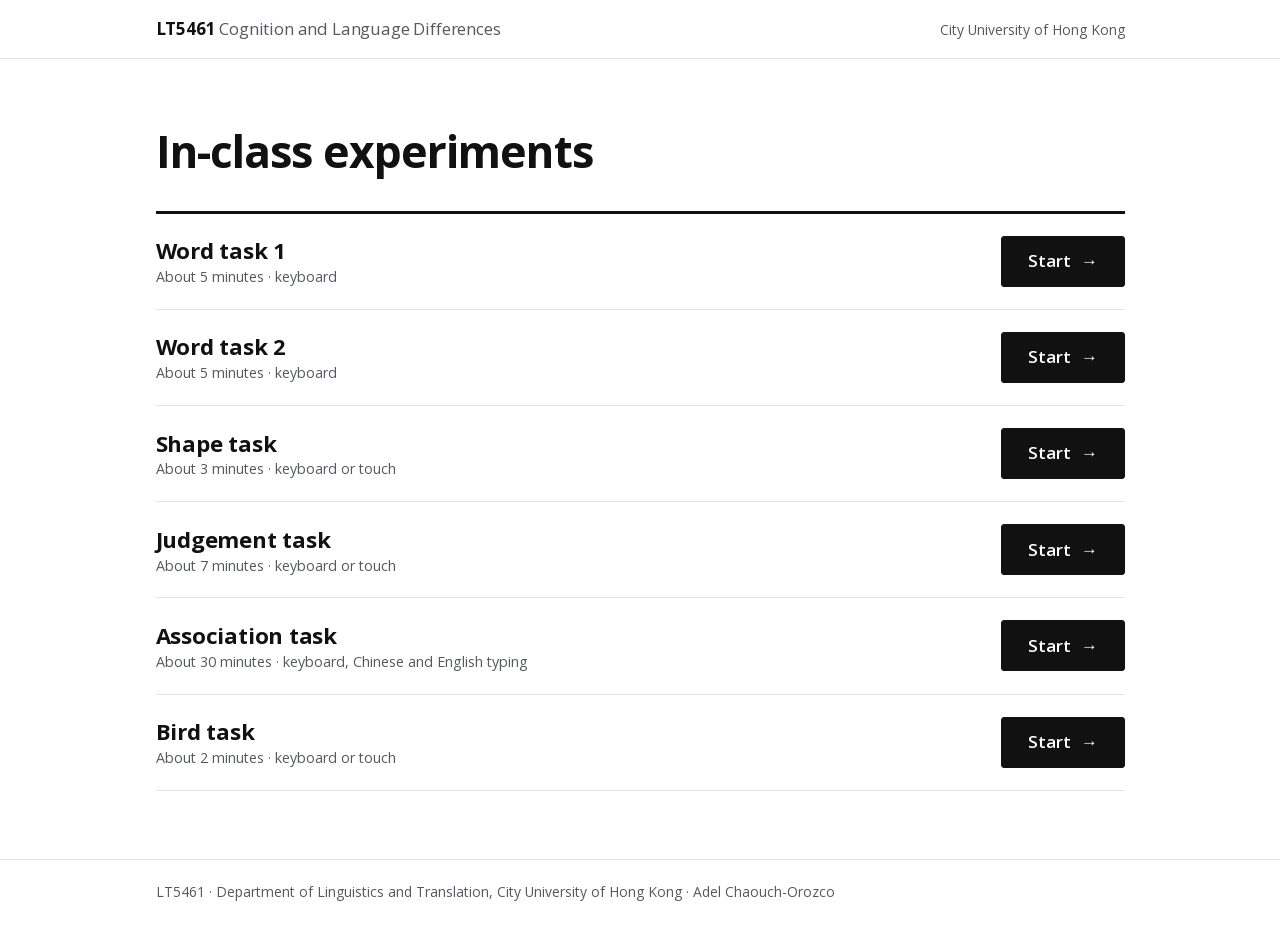
==== index.html @ d6680272 "Add the bird task (prototype theory) with a live semantic map The materials of the "Prototype theory" ====
<!DOCTYPE html>
<html lang="en">
<head>
    <meta charset="UTF-8">
    <meta name="viewport" content="width=device-width, initial-scale=1.0">
    <meta name="robots" content="noindex, nofollow">
    <title>In-class experiments · LT5461</title>
    <meta name="description" content="Browser experiments for LT5461 Cognition and Language Differences, City University of Hong Kong.">
    <link rel="preload" href="assets/fonts/OpenSans-var.woff2" as="font" type="font/woff2" crossorigin>
    <link rel="stylesheet" href="assets/lab.css?v=9">
    <style>
        .runs { list-style: none; margin: 2rem 0 0; border-top: 3px solid var(--text); }
        .run { display: flex; flex-wrap: wrap; align-items: center; justify-content: space-between; gap: 0.75rem 1.5rem; padding: 1.3rem 0; border-bottom: 1px solid var(--border); }
        .run h2 { margin: 0; font-size: 1.3rem; }
        .run h2::before { display: none; }
        .run .meta { display: block; font-size: 0.84rem; font-weight: 400; color: var(--text-light); margin-top: 0.25rem; letter-spacing: 0; }
        .run.done h2::after { content: ' ✓'; font-size: 0.95rem; color: var(--mint-deep); }
    </style>
</head>
<body>
    <a class="skip-link" href="#main">Skip to content</a>
    <header class="masthead">
        <div class="masthead-inner">
            <span class="brand">LT5461 <span>Cognition and Language Differences</span></span>
            <span class="masthead-meta">City University of Hong Kong</span>
        </div>
    </header>

    <main id="main">
        <div class="page">
            <h1>In-class experiments</h1>
            <ul class="runs">
                <li class="run" data-exp="masked">
                    <h2>Word task 1<span class="meta">About 5 minutes · keyboard</span></h2>
                    <a class="btn" href="word-task-1.html">Start <span class="arrow" aria-hidden="true">→</span></a>
                </li>
                <li class="run" data-exp="visible">
                    <h2>Word task 2<span class="meta">About 5 minutes · keyboard</span></h2>
                    <a class="btn" href="word-task-2.html">Start <span class="arrow" aria-hidden="true">→</span></a>
                </li>
                <li class="run" data-exp="bouba">
                    <h2>Shape task<span class="meta">About 3 minutes · keyboard or touch</span></h2>
                    <a class="btn" href="shape-task.html">Start <span class="arrow" aria-hidden="true">→</span></a>
                </li>
                <li class="run" data-exp="fle">
                    <h2>Judgement task<span class="meta">About 7 minutes · keyboard or touch</span></h2>
                    <a class="btn" href="judgement-task.html">Start <span class="arrow" aria-hidden="true">→</span></a>
                </li>
                <li class="run" data-exp="fast">
                    <h2>Association task<span class="meta">About 30 minutes · keyboard, Chinese and English typing</span></h2>
                    <a class="btn" href="association-task.html">Start <span class="arrow" aria-hidden="true">→</span></a>
                </li>
                <li class="run" data-exp="birds">
                    <h2>Bird task<span class="meta">About 2 minutes · keyboard or touch</span></h2>
                    <a class="btn" href="bird-task.html">Start <span class="arrow" aria-hidden="true">→</span></a>
                </li>
            </ul>
        </div>
    </main>

    <footer class="footer">
        <div class="page">LT5461 · Department of Linguistics and Translation, City University of Hong Kong · Adel Chaouch-Orozco</div>
    </footer>

    <script>
        // Tick off tasks already completed on this device.
        (function () {
            try {
                var done = JSON.parse(localStorage.getItem('lt5461:done') || '{}');
                document.querySelectorAll('.run').forEach(function (li) {
                    if (done[li.dataset.exp]) li.classList.add('done');
                });
            } catch (e) { /* storage blocked */ }
        })();
    </script>
</body>
</html>
---- assets/lab.css ----
/* LT5461 in-class experiments — shared styles.
   Inherits the academic site's tokens (design-system.md): ink on white,
   whisper-blue bands, one mint highlight, Open Sans throughout.
   The task stage itself is deliberately plain: black stimuli on white, as in
   the lab versions of these paradigms. */

@font-face {
    font-family: 'Open Sans';
    font-style: normal;
    font-weight: 300 800;
    font-display: swap;
    src: url('fonts/OpenSans-var.woff2') format('woff2');
}

@font-face {
    font-family: 'Open Sans Fallback';
    src: local('Arial');
    size-adjust: 104.63%;
    ascent-override: 101.32%;
    descent-override: 27.78%;
    line-gap-override: 0%;
}

:root {
    --bg: #ffffff;
    --bg-alt: #f3f7fb;
    --highlight: #dcead0;
    --mint-deep: #4f7a3a;       /* mint family, dark enough for 3:1 marks on white */
    --text: #111111;
    --text-body: #222222;
    --text-secondary: #3a3f45;
    --text-light: #55595f;
    --navy-deep: #031d44;
    --border: #dfe5ea;
    --border-strong: #c9d2da;
    --border-input: #7d858d;    /* text fields: 3.7:1 on white (WCAG 1.4.11) */
    --danger: #a1260d;

    --font: 'Open Sans', 'Open Sans Fallback', -apple-system, sans-serif;
    /* Stimulus faces: Arial for Latin, as in the lab versions (44-pt Arial);
       system CJK faces for the primes — no web font can load mid-trial. */
    --font-stim: Arial, 'Helvetica Neue', Helvetica, sans-serif;
    --font-hans: 'PingFang SC', 'Hiragino Sans GB', 'Microsoft YaHei', 'Noto Sans CJK SC', 'Source Han Sans SC', sans-serif;
    --font-hant: 'PingFang TC', 'PingFang HK', 'Microsoft JhengHei', 'Noto Sans CJK TC', 'Source Han Sans TC', sans-serif;

    --measure: 38rem;
    --wide: 60rem;
    --ease: cubic-bezier(0.22, 1, 0.36, 1);
    --hl-drop: 0.2em;
}

* { box-sizing: border-box; margin: 0; padding: 0; }

html { font-size: 106.25%; -webkit-text-size-adjust: 100%; }

body {
    font-family: var(--font);
    background: var(--bg);
    color: var(--text-body);
    line-height: 1.62;
    min-height: 100vh;
    min-height: 100dvh;
    display: flex;
    flex-direction: column;
}

[hidden] { display: none !important; }

a {
    color: var(--text);
    text-decoration: none;
    background-image: linear-gradient(0deg, var(--highlight), var(--highlight));
    background-repeat: no-repeat;
    background-position: 0 100%;
    background-size: 100% 0.2em;
    padding-bottom: var(--hl-drop);
    transition: background-size 0.45s var(--ease);
}
a:hover { background-size: 100% 100%; }

:focus-visible { outline: 2px solid var(--text); outline-offset: 3px; }
/* Headings receive focus programmatically when a screen changes (for screen
   readers); they are not controls, so no ring. */
[tabindex="-1"]:focus { outline: none; }

.visually-hidden {
    position: absolute !important;
    width: 1px; height: 1px;
    overflow: hidden; clip: rect(0 0 0 0);
    white-space: nowrap;
}

.skip-link {
    position: absolute; left: 1rem; top: -3rem;
    background: var(--text); color: #fff; padding: 0.5rem 0.9rem; z-index: 10;
    background-image: none;
}
.skip-link:focus { top: 0.75rem; }

/* ---------- Masthead ---------- */
.masthead {
    border-bottom: 1px solid var(--border);
    background: var(--bg);
}
.masthead-inner {
    max-width: var(--wide);
    margin: 0 auto;
    padding: 0.9rem 1.5rem;
    display: flex;
    align-items: baseline;
    justify-content: space-between;
    gap: 1rem;
    flex-wrap: wrap;
}
.brand {
    font-weight: 700;
    color: var(--text);
    letter-spacing: -0.01em;
    font-size: 1rem;
    background-size: 100% 0;
    padding-bottom: 0;
}
.brand span { font-weight: 400; color: var(--text-light); }
@media (max-width: 480px) { .brand span { display: none; } .masthead-inner { padding-top: 0.7rem; padding-bottom: 0.7rem; } }
.masthead-meta { font-size: 0.82rem; color: var(--text-light); }

main { flex: 1; width: 100%; }

.page {
    max-width: var(--wide);
    margin: 0 auto;
    padding: clamp(2rem, 6vw, 4rem) 1.5rem 4rem;
}

.column { max-width: var(--measure); }

/* ---------- Type ---------- */
.eyebrow {
    font-size: 0.78rem;
    font-weight: 600;
    letter-spacing: 0.08em;
    text-transform: uppercase;
    color: var(--text-light);
    margin-bottom: 0.9rem;
}

h1 {
    font-weight: 700;
    font-size: clamp(1.9rem, 5vw, 2.6rem);
    line-height: 1.12;
    letter-spacing: -0.02em;
    color: var(--text);
    margin-bottom: 1.1rem;
    text-wrap: balance;
}

h2 {
    font-weight: 700;
    font-size: 1.35rem;
    line-height: 1.2;
    letter-spacing: -0.01em;
    color: var(--text);
    margin: 2.5rem 0 0.9rem;
}
h2::before {
    content: '';
    display: block;
    width: 2.75rem;
    height: 3px;
    background: var(--text);
    margin-bottom: 0.9rem;
}
h2.plain::before { display: none; }

h3 {
    font-weight: 650;
    font-size: 1.2rem;
    color: var(--text);
    margin: 1.6rem 0 0.5rem;
}

p + p { margin-top: 0.85rem; }
.lead { font-size: 1.12rem; color: var(--text-secondary); }
.muted { color: var(--text-light); }
.small { font-size: 0.86rem; }
strong { font-weight: 650; color: var(--text); }

/* ---------- Procedure list ---------- */
.steps {
    list-style: none;
    counter-reset: step;
    margin: 1.6rem 0;
    border-top: 1px solid var(--border);
}
.steps li {
    counter-increment: step;
    display: grid;
    grid-template-columns: 2.2rem 1fr;
    gap: 0.75rem;
    padding: 0.8rem 0;
    border-bottom: 1px solid var(--border);
}
.steps li::before {
    content: counter(step, decimal-leading-zero);
    font-weight: 700;
    font-size: 0.85rem;
    color: var(--text);
    padding-top: 0.12rem;
    font-variant-numeric: tabular-nums;
}

/* ---------- Keycaps ---------- */
kbd {
    display: inline-grid;
    place-items: center;
    min-width: 2.1em;
    height: 2.1em;
    padding: 0 0.45em;
    font: 700 0.95em/1 var(--font);
    color: var(--text);
    background: #fff;
    border: 1px solid var(--text);
    border-bottom-width: 3px;
    border-radius: 6px;
    vertical-align: middle;
}

.keymap {
    display: grid;
    grid-template-columns: 1fr 1fr;
    gap: 1px;
    background: var(--border);
    border: 1px solid var(--border);
    margin: 1.4rem 0;
}
.keymap > div {
    background: var(--bg);
    padding: 1.1rem 1rem;
    display: flex;
    align-items: center;
    gap: 0.9rem;
}
.keymap kbd { font-size: 1.25rem; }
.keymap .side { font-size: 0.78rem; color: var(--text-light); display: block; }
.keymap b { display: block; color: var(--text); font-weight: 650; }
@media (max-width: 480px) {
    .keymap > div { flex-direction: column; align-items: flex-start; gap: 0.6rem; }
}

/* ---------- Choice groups (real radios, styled rows) ---------- */
fieldset { border: 0; margin: 1.6rem 0 0; min-width: 0; }
legend { font-weight: 650; color: var(--text); margin-bottom: 0.6rem; font-size: 1rem; }
.hint { font-size: 0.86rem; color: var(--text-light); margin: -0.35rem 0 0.7rem; }

.choices { display: grid; gap: 0.5rem; }
.choices.cols-2 { grid-template-columns: repeat(auto-fill, minmax(14.5rem, 1fr)); }
.choices.cols-7 { grid-template-columns: repeat(7, minmax(0, 1fr)); }
@media (max-width: 480px) { .choices.cols-7, .choices.cols-9 { gap: 0.3rem; } }

.choice { position: relative; display: block; }
.choice input { position: absolute; opacity: 0; inset: 0; margin: 0; cursor: pointer; }
.choice > span {
    display: flex;
    align-items: center;
    gap: 0.7rem;
    min-height: 3rem;
    padding: 0.65rem 0.95rem;
    border: 1px solid var(--border-strong);
    border-radius: 4px;
    color: var(--text-body);
    background: var(--bg);
    transition: background-color 0.2s var(--ease), border-color 0.2s var(--ease);
    cursor: pointer;
}
.choice > span::before {
    content: '';
    flex: none;
    width: 1rem; height: 1rem;
    border-radius: 50%;
    border: 1.5px solid var(--text-secondary);
    background: #fff;
    box-shadow: inset 0 0 0 3px #fff;
}
.choices.cols-7 .choice > span { justify-content: center; padding: 0.6rem 0; font-weight: 650; }
.choices.cols-7 .choice > span::before { display: none; }
.choice input:hover + span { border-color: var(--text); }
.choice input:checked + span {
    background: var(--highlight);
    border-color: var(--text);
    color: var(--text);
}
.choice input:checked + span::before { background: var(--text); border-color: var(--text); }
.choice input:focus-visible + span { outline: 2px solid var(--text); outline-offset: 2px; }
.scale-ends { display: flex; justify-content: space-between; font-size: 0.8rem; color: var(--text-light); margin-top: 0.35rem; }

/* ---------- Buttons ---------- */
.actions { display: flex; flex-wrap: wrap; align-items: center; gap: 1rem 1.4rem; margin-top: 2rem; }

.btn {
    display: inline-flex;
    align-items: center;
    justify-content: center;
    gap: 0.6rem;
    min-height: 3rem;
    padding: 0.75rem 1.5rem;
    font: 600 1rem/1.2 var(--font);
    color: #fff;
    background: var(--text);
    border: 1px solid var(--text);
    border-radius: 3px;
    cursor: pointer;
    background-image: none;
    transition: background-color 0.2s var(--ease), transform 0.2s var(--ease);
}
.btn:hover { background: #2a2d33; }
.btn:active { transform: translateY(1px); }
.btn:disabled { background: var(--border-strong); border-color: var(--border-strong); color: var(--text-secondary); cursor: not-allowed; }
.btn .arrow { transition: transform 0.35s var(--ease); }
.btn:hover .arrow { transform: translateX(3px); }

.btn-quiet {
    font: 600 0.95rem/1.2 var(--font);
    color: var(--text);
    background: none;
    border: 0;
    padding: 0.35rem 0;
    min-height: 2.5rem;
    cursor: pointer;
    /* mint fill on hover (the site's one highlight) over a darker resting rule
       that stays visible as a control (3:1 on white) */
    background-image: linear-gradient(var(--highlight), var(--highlight)), linear-gradient(var(--mint-deep), var(--mint-deep));
    background-repeat: no-repeat;
    background-position: 0 85%, 0 88%;
    background-size: 100% 0, 100% 2px;
    transition: background-size 0.45s var(--ease);
}
.btn-quiet:hover { background-size: 100% 70%, 100% 2px; }

.key-hint { font-size: 0.86rem; color: var(--text-light); }
.stage-panel .key-hint { margin-top: 0.6rem; }
.touch .stage-panel .key-hint, .touch .keys-only { display: none; }
.form-error { color: var(--danger); font-weight: 600; font-size: 0.92rem; margin-top: 1.25rem; min-height: 1.4em; }
.form-error:empty { display: none; }
.choices.cols-2 .choice:last-child:nth-child(odd) { grid-column: 1 / -1; }

/* ---------- Notices ---------- */
.note {
    background: var(--bg-alt);
    border: 1px solid var(--border);
    border-left: 3px solid var(--text);
    padding: 0.9rem 1.1rem;
    font-size: 0.92rem;
    color: var(--text-secondary);
    margin: 1.5rem 0;
}
.note.warn { border-left-color: var(--danger); }

/* ---------- Task stage ---------- */
.stage {
    position: fixed;
    inset: 0;
    background: #fff;
    z-index: 50;
    display: grid;
    grid-template-rows: auto 1fr auto;
    cursor: none;
    user-select: none;
    -webkit-user-select: none;
    touch-action: manipulation;
}
.stage.pointer { cursor: default; }
/* Progress bar: updated only between trials, never during one. */
.progress { width: min(36rem, calc(100% - 3rem)); margin: 1.5rem auto 0; font-family: var(--font); }
.progress-inline { width: 100%; max-width: 42rem; margin: 0 auto; }
.progress-meta {
    display: flex;
    justify-content: space-between;
    gap: 1rem;
    font-size: 0.8rem;
    font-weight: 600;
    color: var(--text-light);
    margin-bottom: 0.45rem;
    font-variant-numeric: tabular-nums;
}
.progress-track {
    height: 8px;
    background: var(--bg-alt);
    border: 1px solid var(--border);
    border-radius: 999px;
    overflow: hidden;
}
.progress-track i {
    display: block;
    height: 100%;
    width: 0;
    background: var(--text);
    border-radius: inherit;
    transition: width 0.3s var(--ease);
}
.stage-center { display: grid; place-items: center; position: relative; min-height: 0; }

/* All stimulus layers occupy one grid cell; switching is visibility-only so a
   frame change never triggers layout. */
.stim-box {
    display: grid;
    place-items: center;
    width: 100%;
    height: 9rem;
    font-size: min(56px, 11vw);
}
.stim-box > span {
    grid-area: 1 / 1;
    visibility: hidden;
    font-family: var(--font-stim);
    color: #000;
    line-height: 1;
    white-space: nowrap;
}
.stim-box > span.on { visibility: visible; }
.stim-box .l-target { letter-spacing: 0.02em; }
/* Hash marks are cap-height; a CJK glyph fills most of the em box. Enlarge the
   mask so it covers the prime's footprint in both dimensions. */
.stim-box .l-mask { font-size: 1.25em; letter-spacing: -0.02em; }
.stim-box .l-fix { font-size: 1.1em; }
.stim-box .l-prime:lang(zh-Hans) { font-family: var(--font-hans); }
.stim-box .l-prime:lang(zh-Hant) { font-family: var(--font-hant); }

.stage-msg {
    position: absolute;
    left: 1.5rem; right: 1.5rem;
    top: calc(50% + 5.5rem);
    text-align: center;
    font-family: var(--font);
    font-size: 1rem;
    color: var(--text-secondary);
    min-height: 1.6em;
}
.stage-msg.bad { color: var(--danger); }
.stage-msg.good { color: var(--text); }

.stage-panel {
    position: absolute;
    inset: 0;
    display: grid;
    place-items: center;
    padding: 1.5rem;
    text-align: center;
    background: #fff;
    cursor: default;
}
.stage-panel .column { margin: 0 auto; }
.stage-panel h2 { margin-top: 0; }
.stage-panel h2::before { margin-left: auto; margin-right: auto; }

/* Touch response pads: only on coarse pointers */
.pads {
    display: none;
    grid-template-columns: 1fr 1fr;
    gap: 0.75rem;
    padding: 0.75rem max(0.75rem, env(safe-area-inset-left)) max(0.75rem, env(safe-area-inset-bottom));
}
.touch .pads { display: grid; }
.pad {
    min-height: 5.5rem;
    font: 650 1.05rem/1.2 var(--font);
    color: var(--text);
    background: var(--bg-alt);
    border: 1px solid var(--border-strong);
    border-radius: 6px;
    cursor: pointer;
    -webkit-tap-highlight-color: transparent;
}
.pad:active { background: var(--highlight); }

/* ---------- Results ---------- */
.result-head { display: flex; flex-wrap: wrap; align-items: baseline; justify-content: space-between; gap: 0.5rem 1.5rem; }
.code-chip {
    font-size: 0.86rem;
    color: var(--text-secondary);
}
.code-chip b { font-family: ui-monospace, 'SF Mono', Menlo, monospace; font-weight: 600; letter-spacing: 0.04em; background: var(--highlight); padding: 0.1rem 0.4rem; color: var(--text); }

.stats {
    display: grid;
    grid-template-columns: repeat(auto-fit, minmax(10.5rem, 1fr));
    border-top: 3px solid var(--text);
    margin: 1.8rem 0 0.5rem;
}
.stat { padding: 1rem 1.25rem 1.1rem 0; border-bottom: 1px solid var(--border); }
.stat + .stat { padding-left: 1.25rem; border-left: 1px solid var(--border); }
.stat-label { font-size: 0.82rem; color: var(--text-light); display: block; }
.stat-value {
    display: block;
    font-weight: 700;
    font-size: clamp(1.8rem, 4vw, 2.4rem);
    line-height: 1.1;
    letter-spacing: -0.02em;
    color: var(--text);
    font-variant-numeric: tabular-nums;
    margin-top: 0.3rem;
}
.stat-value small { font-size: 0.5em; font-weight: 600; color: var(--text-secondary); letter-spacing: 0; margin-left: 0.15em; }
.stat-note { font-size: 0.82rem; color: var(--text-secondary); display: block; margin-top: 0.2rem; }
.stat.key .stat-value { background: linear-gradient(0deg, var(--highlight) 0 0.32em, transparent 0.32em); display: inline-block; }

@media (max-width: 560px) {
    .stat + .stat { padding-left: 0; border-left: 0; }
}

.figure { margin: 1.25rem 0 0.5rem; }
.figure figcaption { font-size: 0.86rem; color: var(--text-light); margin-top: 0.5rem; max-width: var(--measure); }
.chart { width: 100%; height: auto; display: block; overflow: visible; font-family: var(--font); }
.chart text { fill: var(--text-secondary); font-size: 12px; }
.chart .axis line, .chart .axis path { stroke: var(--border-strong); }
.chart .zero { stroke: var(--text); stroke-width: 1; }
.chart .grid { stroke: var(--border); }
.chart .dot { fill: #fff; stroke: var(--text-secondary); stroke-width: 1.25; }
.chart .dot.excluded { stroke: var(--border-strong); stroke-dasharray: 2 2; }
.chart .you { fill: var(--highlight); stroke: var(--text); stroke-width: 2.25; }
.chart .you-label { fill: var(--text); font-weight: 700; font-size: 12px; }
.chart .mean { stroke: var(--text); stroke-width: 3; }
.chart .ci { fill: var(--highlight); opacity: 0.85; }
.chart .mean-label { fill: var(--text); font-weight: 700; font-size: 12.5px; }
.chart .series-a { stroke: var(--text); fill: var(--text); }
.chart .series-b { stroke: var(--text-light); fill: #fff; }
.chart .line-a { stroke: var(--text); stroke-width: 2.25; fill: none; }
.chart .line-b { stroke: var(--text-light); stroke-width: 2.25; fill: none; stroke-dasharray: 5 4; }
.chart .whisker { stroke-width: 1.5; }
.chart .chance { stroke: var(--text-light); stroke-dasharray: 3 4; }
.chart .label-strong { fill: var(--text); font-weight: 650; font-size: 13px; }

.legend { display: flex; flex-wrap: wrap; gap: 0.4rem 1.4rem; font-size: 0.86rem; color: var(--text-secondary); margin-top: 0.4rem; }
.legend i { display: inline-block; vertical-align: middle; margin-right: 0.45rem; }
.legend .sw-a { width: 1.4rem; height: 0; border-top: 2.25px solid var(--text); }
.legend .sw-b { width: 1.4rem; height: 0; border-top: 2.25px dashed var(--text-light); }
.legend .sw-you { width: 0.8rem; height: 0.8rem; border-radius: 50%; background: var(--highlight); border: 2px solid var(--text); }
.legend .sw-dot { width: 0.7rem; height: 0.7rem; border-radius: 50%; border: 1.25px solid var(--text-secondary); }
.legend .sw-mean { width: 3px; height: 0.9rem; background: var(--text); }

/* Signature moment: the class arrives one dot at a time; yours lands last. */
@media (prefers-reduced-motion: no-preference) {
    .chart .dot, .chart .you {
        animation: dot-in 0.7s var(--ease) both;
        animation-delay: calc(var(--i, 0) * 28ms);
    }
    .chart .you { animation-name: you-in; animation-duration: 0.9s; }
    @keyframes dot-in { from { opacity: 0; transform: translateY(-14px); } }
    @keyframes you-in { 0% { opacity: 0; transform: scale(0.2); } 60% { transform: scale(1.35); } }
    .chart .dot, .chart .you { transform-box: fill-box; transform-origin: center; }
}

.table-wrap { overflow-x: auto; margin: 1rem 0; }
table.data { border-collapse: collapse; width: 100%; font-size: 0.92rem; font-variant-numeric: tabular-nums; }
table.data th, table.data td { text-align: left; padding: 0.55rem 0.9rem 0.55rem 0; border-bottom: 1px solid var(--border); white-space: nowrap; }
table.data th { font-weight: 650; color: var(--text); border-bottom: 1px solid var(--text); font-size: 0.84rem; }
table.data tbody th { border-bottom-color: var(--border); font-size: 0.92rem; }
table.data td.num, table.data th.num { text-align: right; }

.band {
    background: var(--bg-alt);
    border-top: 1px solid var(--border);
    border-bottom: 1px solid var(--border);
}
.band .page { padding-top: 2.5rem; padding-bottom: 2.75rem; }

.refs { list-style: none; font-size: 0.88rem; color: var(--text-secondary); }
.refs li { padding-left: 1.5rem; text-indent: -1.5rem; margin-bottom: 0.5rem; }

.status-line { font-size: 0.86rem; color: var(--text-light); display: flex; align-items: center; gap: 0.5rem; flex-wrap: wrap; }
.live-dot { width: 0.55rem; height: 0.55rem; border-radius: 50%; background: var(--mint-deep); flex: none; }
.live-dot.off { background: var(--border-strong); }
@media (prefers-reduced-motion: no-preference) {
    .live-dot:not(.off) { animation: pulse 2s ease-in-out infinite; }
    @keyframes pulse { 50% { box-shadow: 0 0 0 5px rgba(79, 122, 58, 0.18); } }
}

.footer {
    border-top: 1px solid var(--border);
    font-size: 0.82rem;
    color: var(--text-light);
}
.footer .page { padding-top: 1.25rem; padding-bottom: 1.5rem; }

@media (prefers-reduced-motion: reduce) {
    a, .btn, .btn .arrow, .btn-quiet, .choice > span, .shape-btn, .bar-fill, .progress-track i { transition: none; }
}

@media print {
    .masthead, .actions, .footer { display: none; }
}

/* ---------- Shape task ---------- */
.task-wrap {
    max-width: 50rem;
    margin: 0 auto;
    padding: clamp(1.25rem, 4vw, 2.5rem) 1.5rem 2rem;
    display: grid;
    gap: 1.25rem;
}
.task-q { text-align: center; font-size: 1.1rem; color: var(--text-secondary); }
.task-word {
    display: block;
    font-family: var(--font-stim);
    font-size: clamp(2.6rem, 9vw, 4rem);
    line-height: 1.15;
    color: #000;
    letter-spacing: 0.03em;
    margin: 0.2rem 0 0.75rem;
}
.shape-pair {
    display: grid;
    grid-template-columns: 1fr 1fr;
    gap: clamp(0.75rem, 5vw, 3.5rem);
    max-width: 42rem;
    width: 100%;
    margin: 0.75rem auto 0;
}
.shape-btn {
    aspect-ratio: 1;
    width: 100%;
    background: #fff;
    border: 1px solid var(--border);
    border-radius: 8px;
    padding: 9%;
    cursor: pointer;
    transition: border-color 0.2s var(--ease), background-color 0.2s var(--ease);
    -webkit-tap-highlight-color: transparent;
}
.shape-btn svg { width: 100%; height: 100%; display: block; overflow: visible; }
.shape-btn path { fill: #111; }
.shape-btn:hover { border-color: var(--text); }
.shape-btn.picked { background: var(--highlight); border-color: var(--text); }
.shape-keys { display: flex; justify-content: space-between; max-width: 42rem; width: 100%; margin: 0 auto; }
.t-stage.blank .task-word, .t-stage.blank .shape-btn svg { visibility: hidden; }
@media (hover: none) { .shape-keys { display: none; } }

.pair-demo { display: flex; gap: 1rem; margin: 1.5rem 0; }
.pair-demo svg { width: 5.5rem; height: 5.5rem; }
.pair-demo path { fill: #111; }

.multiples { display: grid; grid-template-columns: repeat(auto-fit, minmax(17rem, 1fr)); gap: 1.5rem 3rem; margin-top: 1rem; }
.multiples h3 { margin-top: 0; }
.multiples .figure { max-width: 34rem; }

/* Results: the button row follows the results directly. */
#s-results .page + .page { padding-top: 0; }

/* Self-rated proficiency: skill label + a 1–7 row per skill */
.prof-ends {
    display: flex;
    justify-content: space-between;
    font-size: 0.8rem;
    color: var(--text-light);
    margin: 0 0 0.4rem 7rem;
}
.prof-row {
    display: grid;
    grid-template-columns: 7rem minmax(0, 1fr);
    align-items: center;
    gap: 0.5rem;
    padding: 0.3rem 0;
}
.prof-skill { font-weight: 600; color: var(--text); font-size: 0.95rem; }
.prof .choices.cols-7 .choice > span { min-height: 2.6rem; }
@media (max-width: 480px) {
    .prof-ends { margin-left: 0; }
    .prof-row { grid-template-columns: 1fr; gap: 0.3rem; padding: 0.5rem 0; }
}

/* Chinese pages: Latin in Open Sans, Han characters in the system CJK face */
html:lang(zh-Hans) body { font-family: 'Open Sans', var(--font-hans), sans-serif; }
html:lang(zh-Hans) .lead, html:lang(zh-Hans) .item-text { line-height: 1.75; }

/* Judgement task: one question per screen */
.item-wrap {
    max-width: 44rem;
    margin: 0 auto;
    padding: clamp(1.25rem, 4vw, 2.5rem) 1.5rem 3rem;
    display: grid;
    gap: 1.75rem;
}
.item-text { font-size: clamp(1.1rem, 2.6vw, 1.35rem); line-height: 1.55; color: var(--text); font-weight: 500; }
.resp-pair { display: grid; grid-template-columns: 1fr 1fr; gap: 0.75rem; }
.resp-scale { display: grid; grid-template-columns: repeat(var(--n), minmax(0, 1fr)); gap: 0.4rem; }
.resp-btn {
    min-height: 3.25rem;
    font: 650 1.05rem/1.2 var(--font);
    color: var(--text);
    background: #fff;
    border: 1px solid var(--border-strong);
    border-radius: 4px;
    cursor: pointer;
    transition: background-color 0.15s var(--ease), border-color 0.15s var(--ease);
    -webkit-tap-highlight-color: transparent;
}
.resp-pair .resp-btn { min-height: 3.75rem; font-size: 1.1rem; }
.resp-btn:hover { border-color: var(--text); }
.resp-btn.picked { background: var(--highlight); border-color: var(--text); }
.resp + .scale-ends, .resp .scale-ends { margin-top: 0.5rem; }
.choices.cols-9 { grid-template-columns: repeat(9, minmax(0, 1fr)); }
@media (max-width: 480px) { .resp-scale { gap: 0.25rem; } .resp-btn { font-size: 0.95rem; } }

.chart .ref-label { fill: var(--text-secondary); font-size: 11.5px; paint-order: stroke; stroke: #fff; stroke-width: 4px; stroke-linejoin: round; }

/* ---------- Association task ---------- */
.choices.cols-11 { grid-template-columns: repeat(11, minmax(0, 1fr)); gap: 0.3rem; }
.choices.cols-11 .choice > span { justify-content: center; padding: 0.55rem 0; min-height: 2.6rem; font-weight: 650; font-variant-numeric: tabular-nums; }
.choices.cols-11 .choice > span::before { display: none; }
@media (max-width: 480px) { .choices.cols-11 { gap: 0.2rem; } .choices.cols-11 .choice > span { font-size: 0.86rem; } }
.prof-11 + .prof-11 { margin-top: 2.25rem; }
.prof-11 legend { font-size: 1.1rem; }

.text-input, .assoc-input {
    font: 500 1rem var(--font);
    color: var(--text);
    background: #fff;
    border: 1px solid var(--border-input);
    border-radius: 4px;
    padding: 0.6rem 0.8rem;
    min-height: 3rem;
}
.text-input:hover, .assoc-input:hover { border-color: var(--text); }
.text-input:focus-visible, .assoc-input:focus-visible { outline: 2px solid var(--text); outline-offset: 2px; border-color: var(--text); }
.num-field { display: flex; align-items: center; gap: 0.75rem; color: var(--text-secondary); }
.num-field .text-input { width: 6.5rem; font-variant-numeric: tabular-nums; }

.assoc-wrap {
    max-width: 42rem;
    margin: 0 auto;
    padding: clamp(1.25rem, 4vw, 2.5rem) 1.5rem 3rem;
    display: grid;
    gap: 1.5rem;
}
.assoc-cue-area { text-align: center; padding: clamp(1rem, 5vh, 3rem) 0 0.5rem; }
.assoc-tag { font-size: 0.86rem; font-weight: 600; letter-spacing: 0.02em; color: var(--mint-deep); min-height: 1.4em; }
.assoc-cue {
    font-family: var(--font-stim);
    font-size: clamp(2.3rem, 8vw, 3.6rem);
    line-height: 1.2;
    color: #000;
    margin: 0.35rem 0 1.25rem;
    overflow-wrap: anywhere;
}
.assoc-cue:lang(zh-Hant) { font-family: var(--font-hant); letter-spacing: 0.04em; }
.assoc-cue:lang(zh-Hans) { font-family: var(--font-hans); letter-spacing: 0.04em; }
.assoc-steps { list-style: none; display: flex; justify-content: center; gap: 0.45rem; }
.assoc-steps li { width: 0.6rem; height: 0.6rem; border-radius: 50%; border: 1.5px solid var(--border-strong); }
.assoc-steps li.done { background: var(--text-light); border-color: var(--text-light); }
.assoc-steps li.now { background: var(--highlight); border-color: var(--text); }
.assoc-form { display: flex; flex-wrap: wrap; gap: 0.75rem; align-items: stretch; }
.assoc-form .assoc-input { order: 1; }
.assoc-form .btn { order: 2; }
.assoc-form .assoc-error { order: 3; flex-basis: 100%; margin: -0.25rem 0 0; }
.assoc-input { flex: 1; min-width: 0; font-size: 1.3rem; min-height: 3.4rem; padding: 0.65rem 0.95rem; }
.assoc-input:lang(zh-Hant) { font-family: 'Open Sans', var(--font-hant), sans-serif; }
.assoc-input:lang(zh-Hans) { font-family: 'Open Sans', var(--font-hans), sans-serif; }
html:lang(zh-Hant) body { font-family: 'Open Sans', var(--font-hant), sans-serif; }
html:lang(zh-Hant) .lead { line-height: 1.75; }
/* Phones: the message sits right under the field, above the button, so the
   soft keyboard does not cover it. */
@media (max-width: 480px) { .assoc-form { flex-direction: column; flex-wrap: nowrap; } .assoc-form .assoc-error { order: 2; margin: -0.25rem 0 0; } .assoc-form .btn { order: 3; justify-content: center; } }
.assoc-cue.long { font-size: clamp(1.5rem, 5vw, 2.2rem); }
#s-block p, #s-intro p { text-wrap: pretty; }

/* Association task: the example chain on the instruction screens */
.assoc-example { margin: 1.5rem 0; padding: 1rem 1.15rem 0.9rem; background: var(--bg-alt); border: 1px solid var(--border); border-radius: 4px; }
.assoc-example figcaption { font-size: 0.95rem; color: var(--text-secondary); margin-bottom: 0.6rem; }
.assoc-example .chain { list-style: none; display: flex; flex-wrap: wrap; align-items: center; row-gap: 0.45rem; }
.assoc-example .chain li { display: flex; align-items: center; }
.assoc-example .chain li span { font-weight: 650; color: var(--text); background: #fff; border: 1px solid var(--border-strong); border-radius: 999px; padding: 0.2rem 0.75rem; }
.assoc-example .chain li.start span { background: var(--highlight); border-color: var(--mint-deep); }
.assoc-example .chain li + li::before { content: '→'; content: '→' / ''; color: var(--text-light); margin: 0 0.45rem; }   /* not read aloud */
html:lang(zh-Hans) .assoc-example { font-family: var(--font-hans); }
.steps li > span { text-wrap: pretty; }
.assoc-example p.small { margin-top: 0.6rem; color: var(--text-secondary); }
.steps kbd { font-size: 0.8em; }

/* ---------- Bird task: one picture per screen ---------- */
.bird-wrap {
    max-width: 44rem;
    margin: 0 auto;
    padding: clamp(1rem, 3vw, 2rem) 1.5rem 2.5rem;
    display: grid;
    gap: 1.1rem;
}
.bird-name {
    font-size: clamp(1.6rem, 4.5vw, 2.3rem);
    line-height: 1.15;
    text-align: center;
    margin: 0.4rem 0 0;
}
/* A fixed-height frame: the scale stays in the same place for every picture. */
.bird-photo {
    display: flex;
    align-items: center;
    justify-content: center;
    position: relative;
    height: min(44vh, 25rem, 70vw);
}
.bird-photo picture { display: contents; }
.bird-photo img {
    display: block;
    width: auto;
    height: auto;
    max-width: 100%;
    max-height: 100%;
    border-radius: 4px;
}
.bird-resp { max-width: 34rem; width: 100%; margin: 0 auto; }
.bird-resp .resp-btn { min-height: 3.5rem; font-size: 1.15rem; font-variant-numeric: tabular-nums; }
.bird-resp .resp-btn:disabled { color: var(--text-light); background: var(--bg-alt); border-color: var(--border); cursor: progress; }
/* Touch screens keep :hover on the last button tapped; on the next picture
   that would look like a pre-selected answer. */
@media (hover: none) { .bird-resp .resp-btn:hover:not(.picked) { border-color: var(--border-strong); } }
/* A picture still on its way: the frame waits, then says so. */
.bird-photo.loading img { visibility: hidden; }
.bird-photo.slow::after {
    content: 'Loading\2026';
    position: absolute;
    inset: 0;
    display: grid;
    place-items: center;
    font-size: 0.92rem;
    color: var(--text-light);
}
.bird-ends {
    display: grid;
    grid-template-columns: 1fr 1fr;
    gap: 1.5rem;
    margin-top: 0.6rem;
    font-size: 0.84rem;
    line-height: 1.45;
    color: var(--text-secondary);
}
.bird-ends span:last-child { text-align: right; }
.bird-ends strong { font-weight: 650; }
@media (max-height: 640px) { .bird-photo { height: min(38vh, 25rem); } }
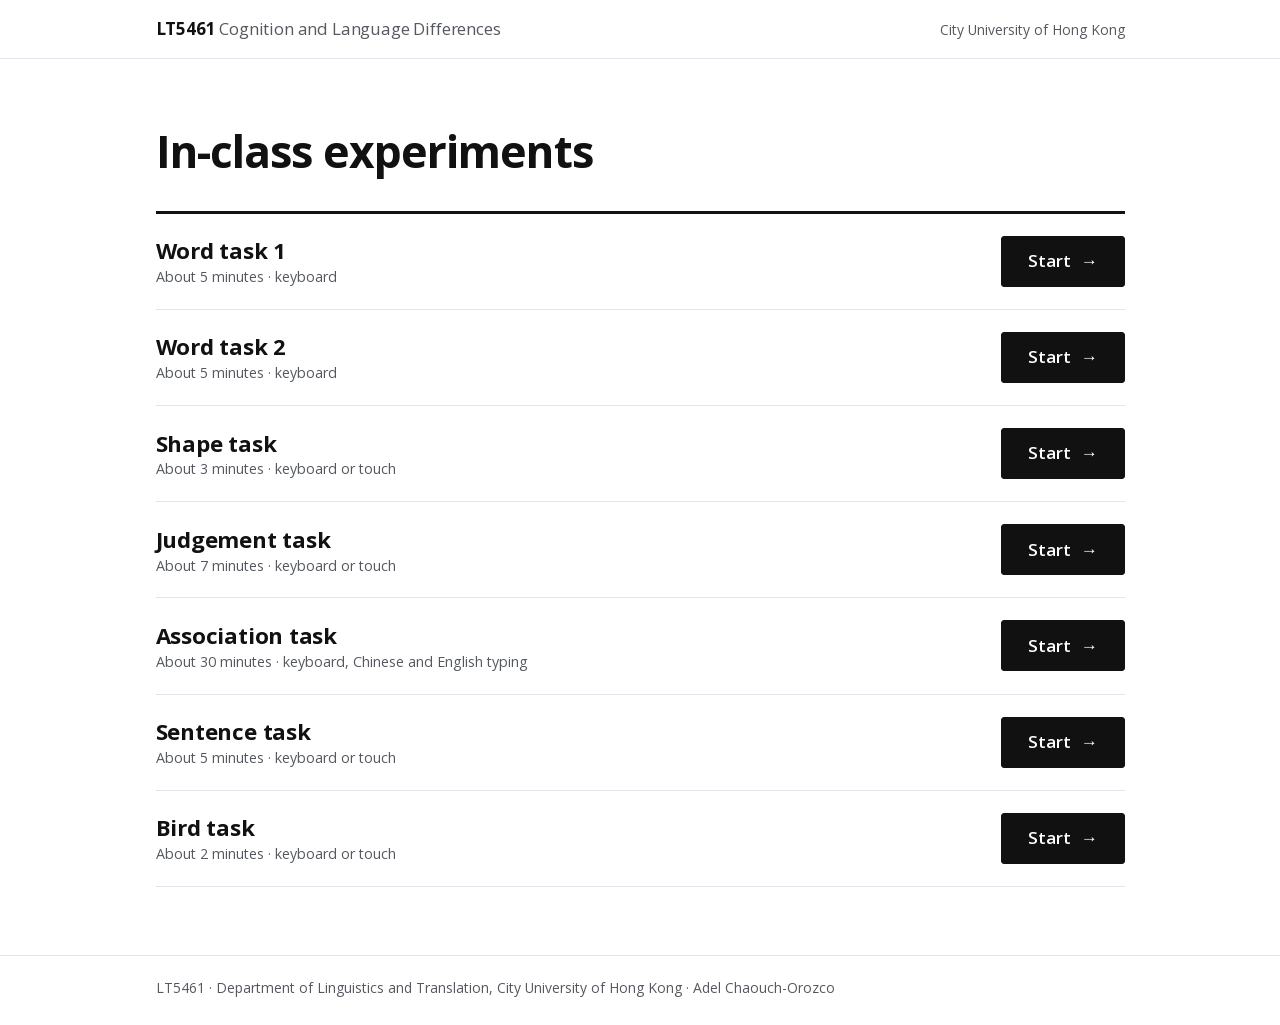
==== commit 5bb393d2: "Merge remote-tracking branch 'origin/main' into bird-task # Conflicts: #	README.md #	assets/dashboar" ====
--- a/index.html
+++ b/index.html
@@ -50,6 +50,10 @@
                     <h2>Association task<span class="meta">About 30 minutes · keyboard, Chinese and English typing</span></h2>
                     <a class="btn" href="association-task.html">Start <span class="arrow" aria-hidden="true">→</span></a>
                 </li>
+                <li class="run" data-exp="svt">
+                    <h2>Sentence task<span class="meta">About 5 minutes · keyboard or touch</span></h2>
+                    <a class="btn" href="sentence-task.html">Start <span class="arrow" aria-hidden="true">→</span></a>
+                </li>
                 <li class="run" data-exp="birds">
                     <h2>Bird task<span class="meta">About 2 minutes · keyboard or touch</span></h2>
                     <a class="btn" href="bird-task.html">Start <span class="arrow" aria-hidden="true">→</span></a>
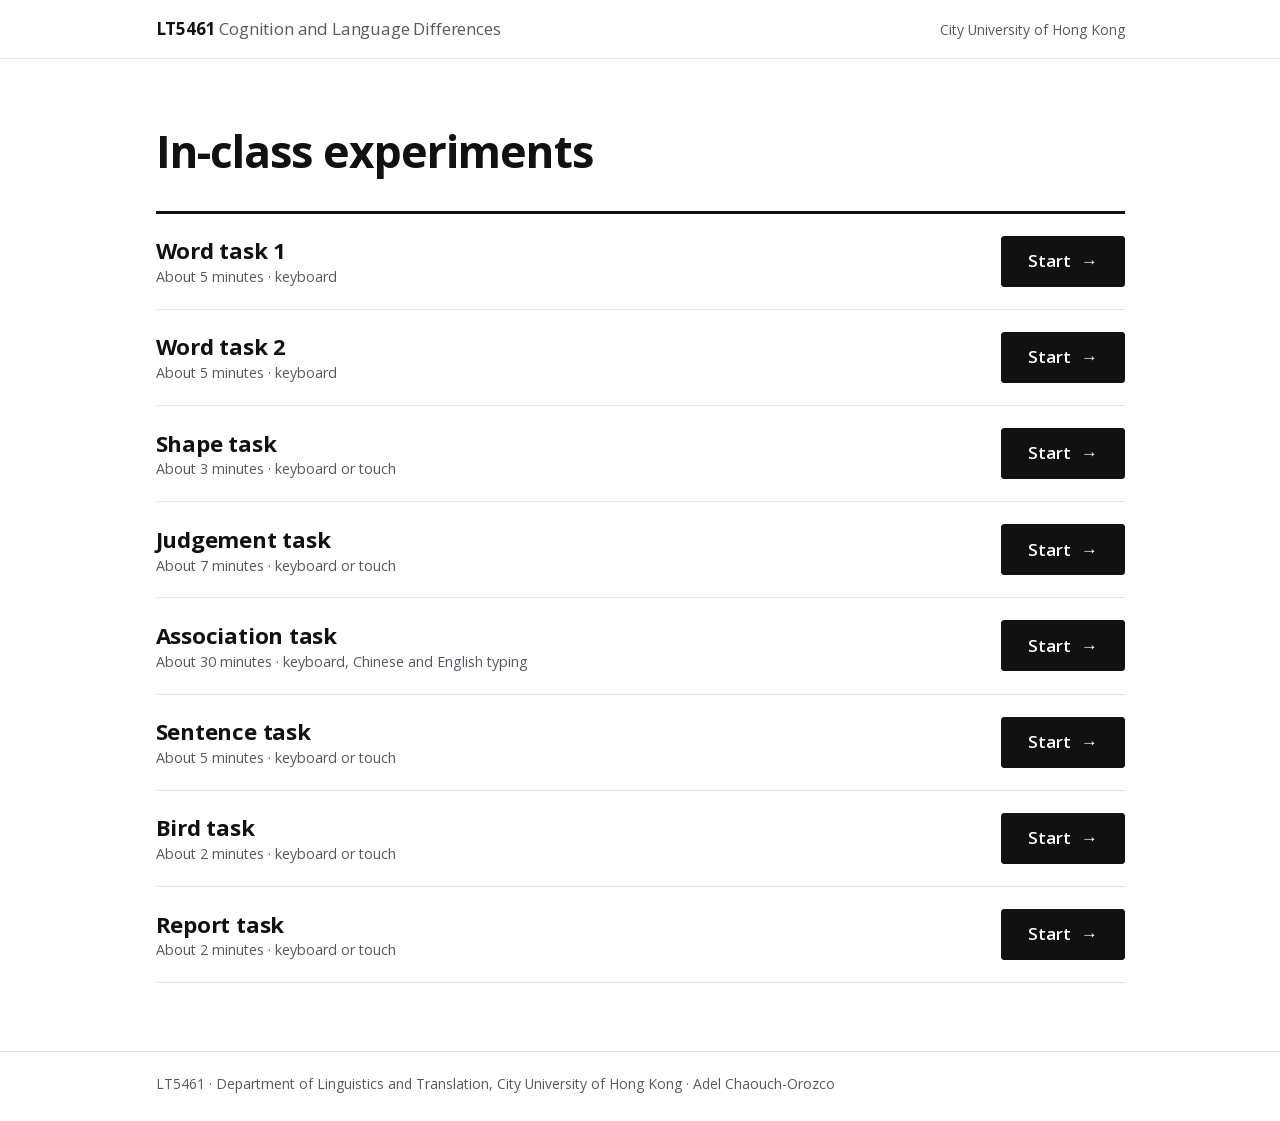
==== commit 2e172927: "Report task: crime as a beast or a virus, in Chinese or English (2 x 2) - report-task.html + assets/" ====
--- a/index.html
+++ b/index.html
@@ -58,6 +58,10 @@
                     <h2>Bird task<span class="meta">About 2 minutes · keyboard or touch</span></h2>
                     <a class="btn" href="bird-task.html">Start <span class="arrow" aria-hidden="true">→</span></a>
                 </li>
+                <li class="run" data-exp="report">
+                    <h2>Report task<span class="meta">About 2 minutes · keyboard or touch</span></h2>
+                    <a class="btn" href="report-task.html">Start <span class="arrow" aria-hidden="true">→</span></a>
+                </li>
             </ul>
         </div>
     </main>
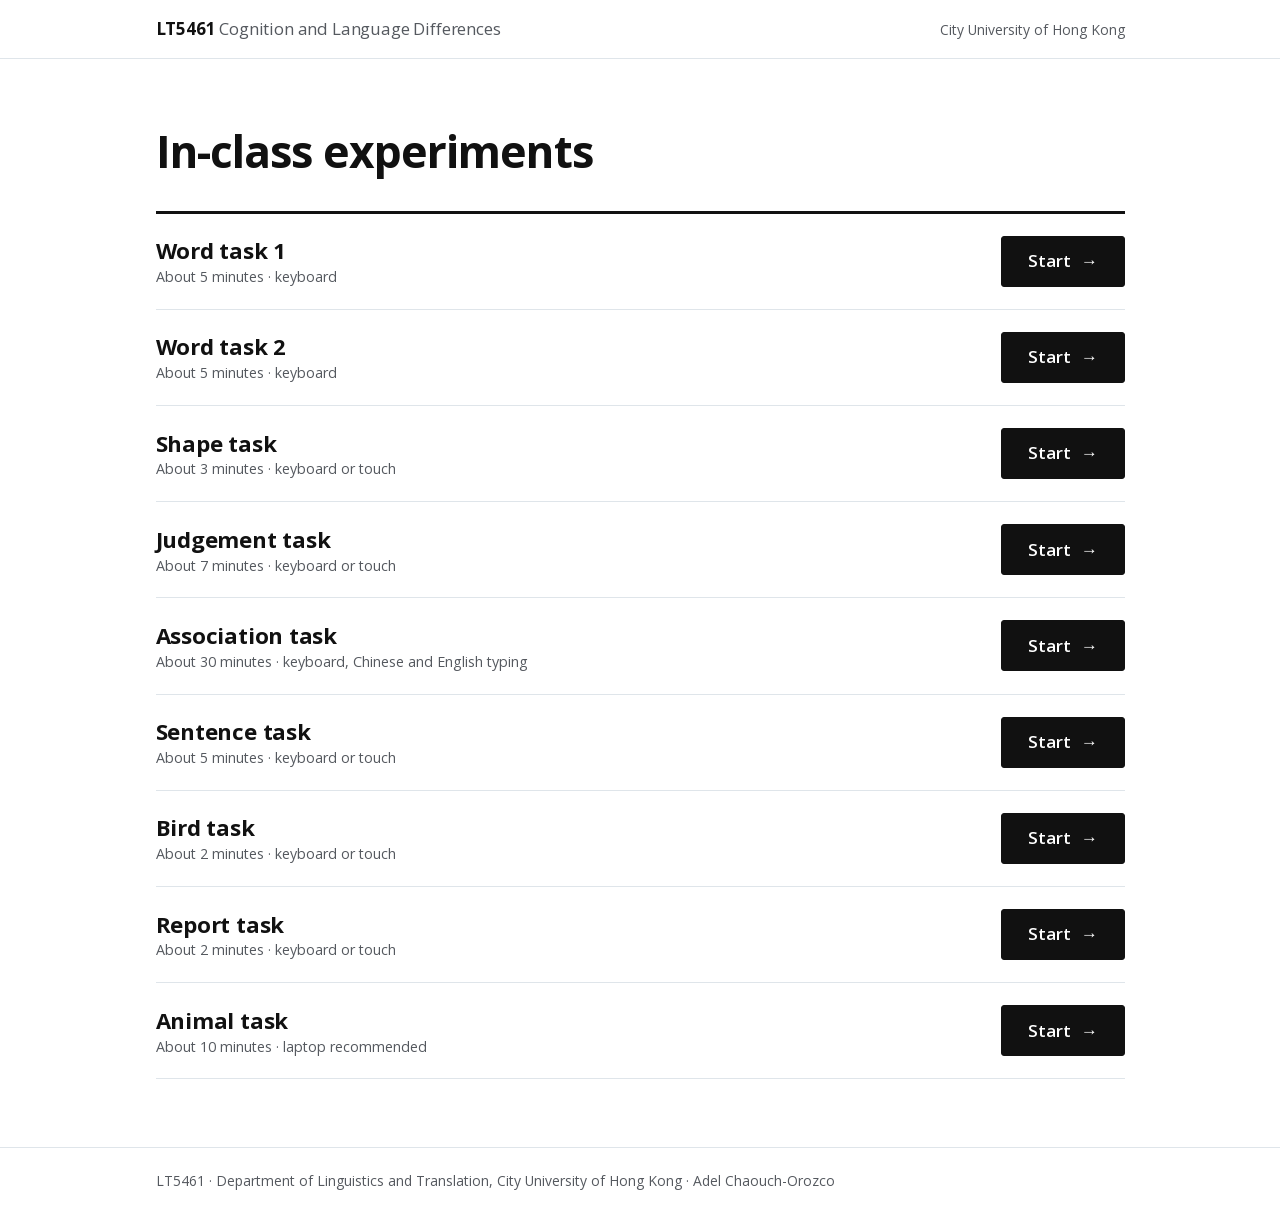
==== commit 46e9b38c: "Animal task: arrange 20 mammals, then 30 similarity-based inferences (after Douven et al., 2023) Tas" ====
--- a/index.html
+++ b/index.html
@@ -62,6 +62,10 @@
                     <h2>Report task<span class="meta">About 2 minutes · keyboard or touch</span></h2>
                     <a class="btn" href="report-task.html">Start <span class="arrow" aria-hidden="true">→</span></a>
                 </li>
+                <li class="run" data-exp="animals">
+                    <h2>Animal task<span class="meta">About 10 minutes · laptop recommended</span></h2>
+                    <a class="btn" href="animal-task.html">Start <span class="arrow" aria-hidden="true">→</span></a>
+                </li>
             </ul>
         </div>
     </main>
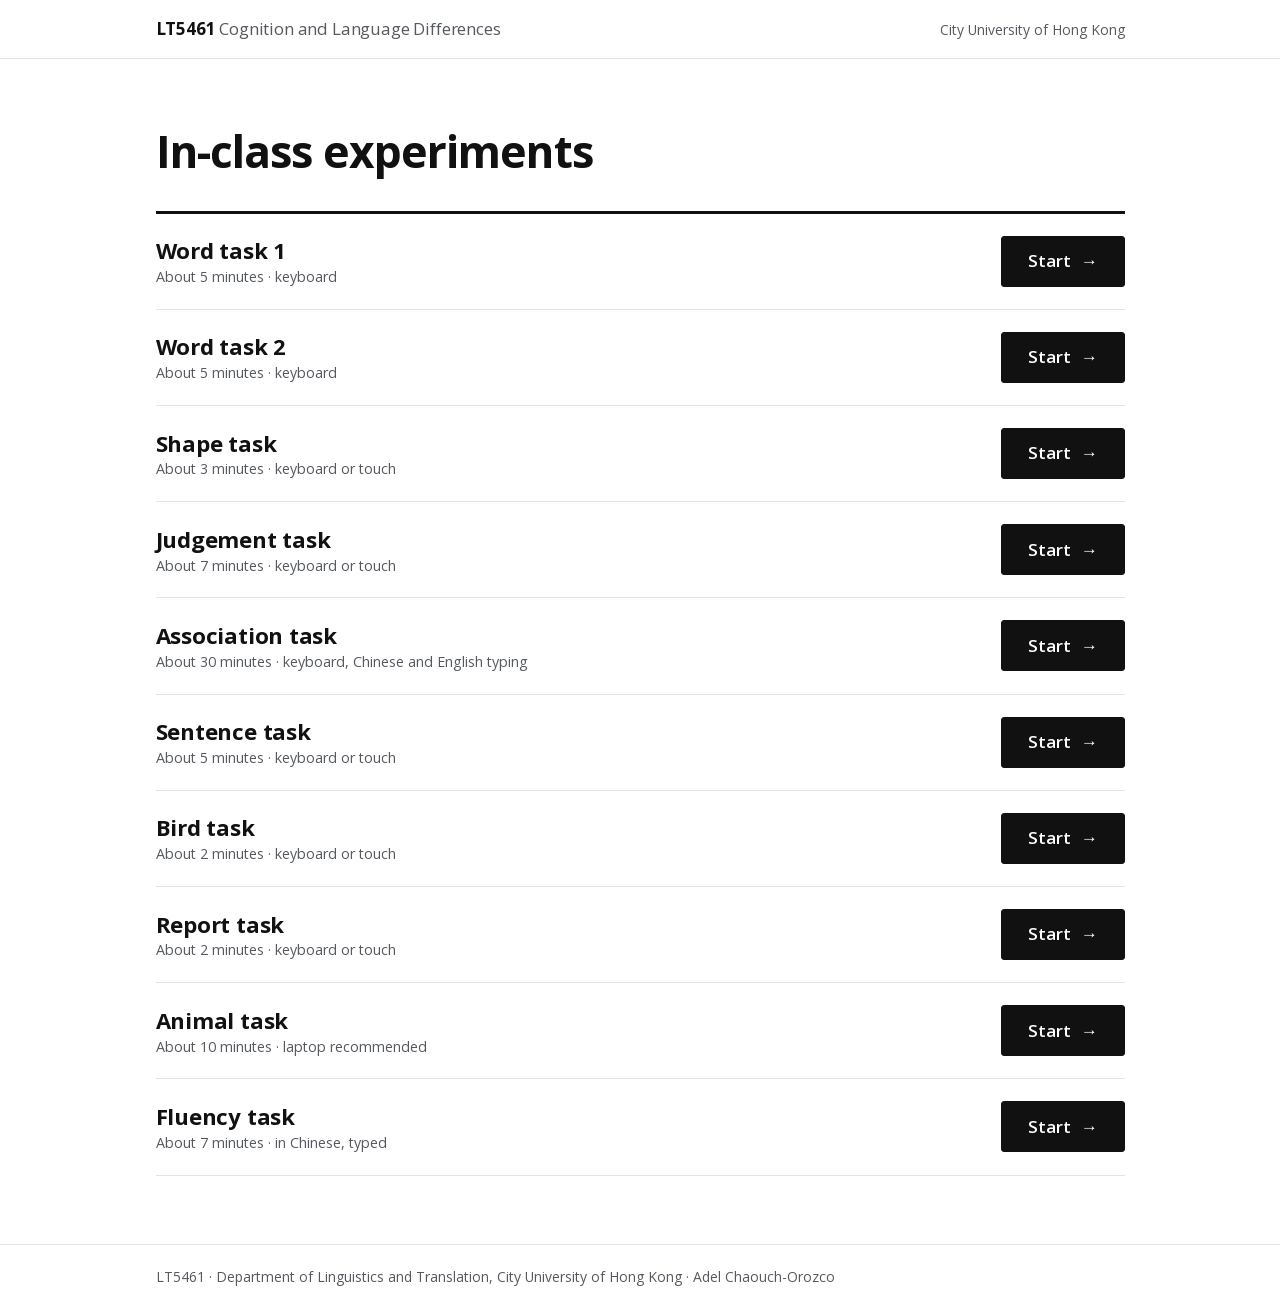
==== commit 05e8c7f7: "Fluency task: two 120-s semantic fluency blocks in Chinese, then two curiosity subscales Task (in Ch" ====
--- a/index.html
+++ b/index.html
@@ -66,6 +66,10 @@
                     <h2>Animal task<span class="meta">About 10 minutes · laptop recommended</span></h2>
                     <a class="btn" href="animal-task.html">Start <span class="arrow" aria-hidden="true">→</span></a>
                 </li>
+                <li class="run" data-exp="fluency">
+                    <h2>Fluency task<span class="meta">About 7 minutes · in Chinese, typed</span></h2>
+                    <a class="btn" href="fluency-task.html">Start <span class="arrow" aria-hidden="true">→</span></a>
+                </li>
             </ul>
         </div>
     </main>
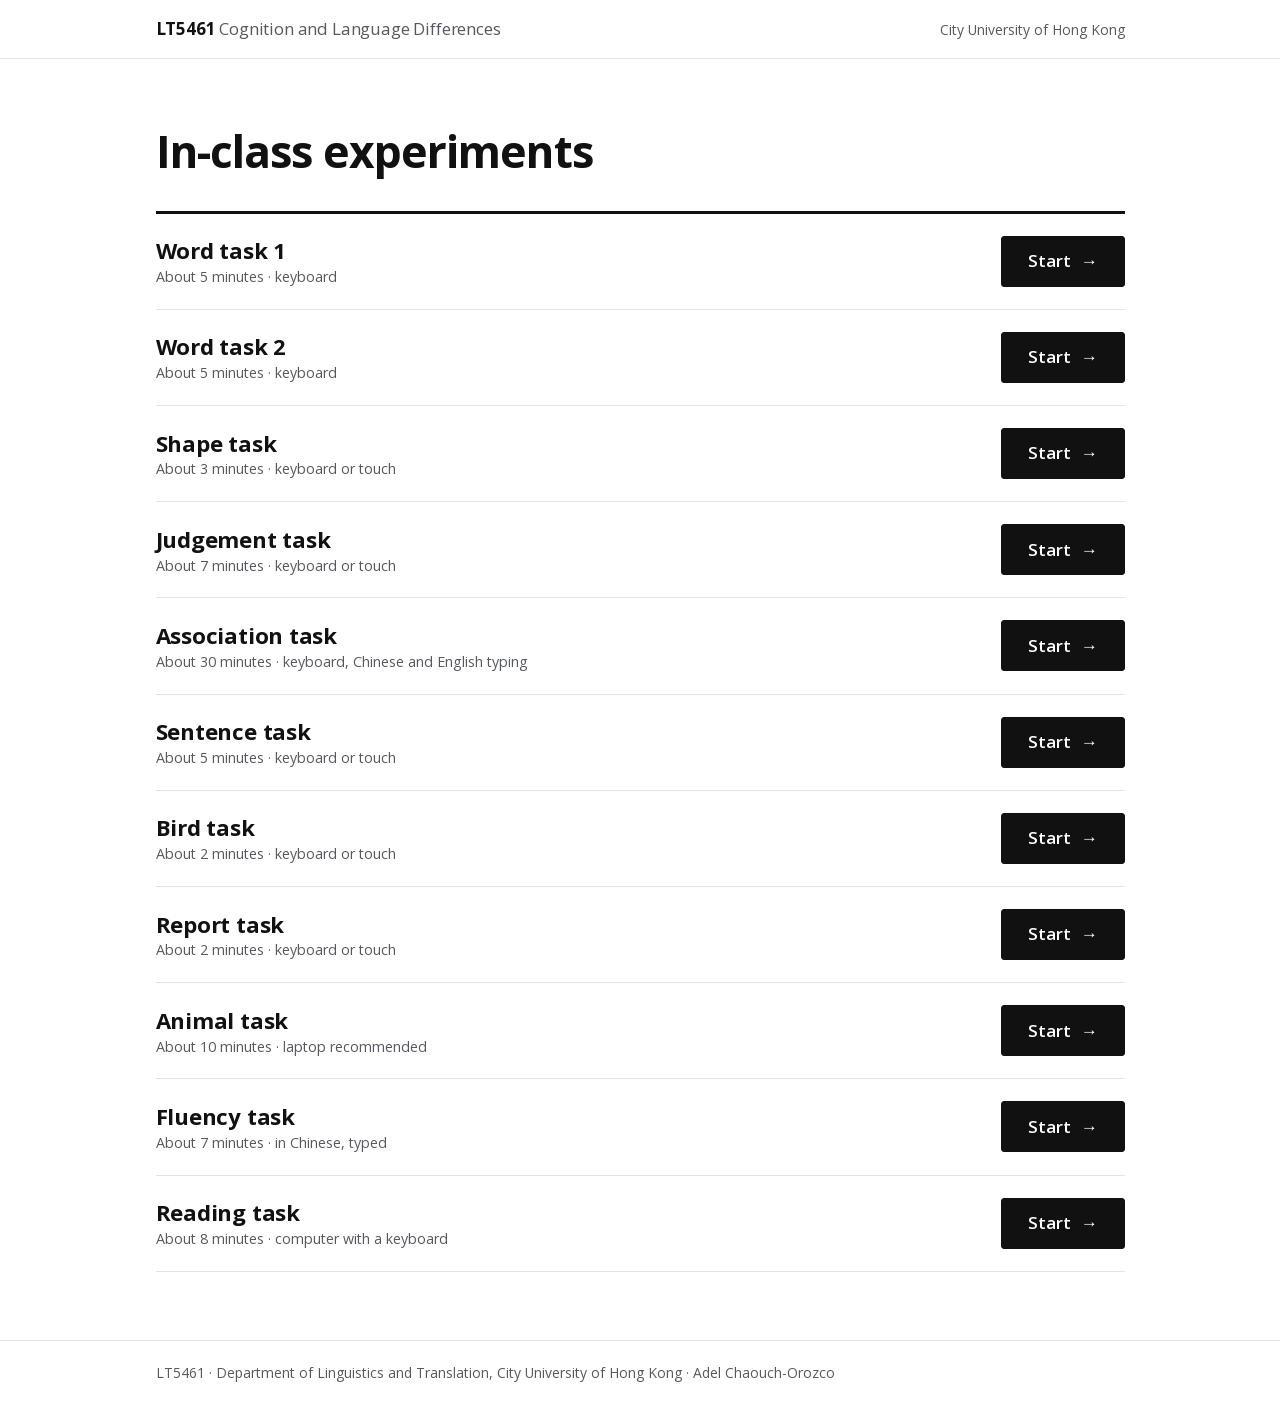
==== commit 32ed477c: "Reading task: self-paced reading of causal connectives (after Millis & Just, 1994) Task: 2 practice " ====
--- a/index.html
+++ b/index.html
@@ -70,6 +70,10 @@
                     <h2>Fluency task<span class="meta">About 7 minutes · in Chinese, typed</span></h2>
                     <a class="btn" href="fluency-task.html">Start <span class="arrow" aria-hidden="true">→</span></a>
                 </li>
+                <li class="run" data-exp="reading">
+                    <h2>Reading task<span class="meta">About 8 minutes · computer with a keyboard</span></h2>
+                    <a class="btn" href="reading-task.html">Start <span class="arrow" aria-hidden="true">→</span></a>
+                </li>
             </ul>
         </div>
     </main>
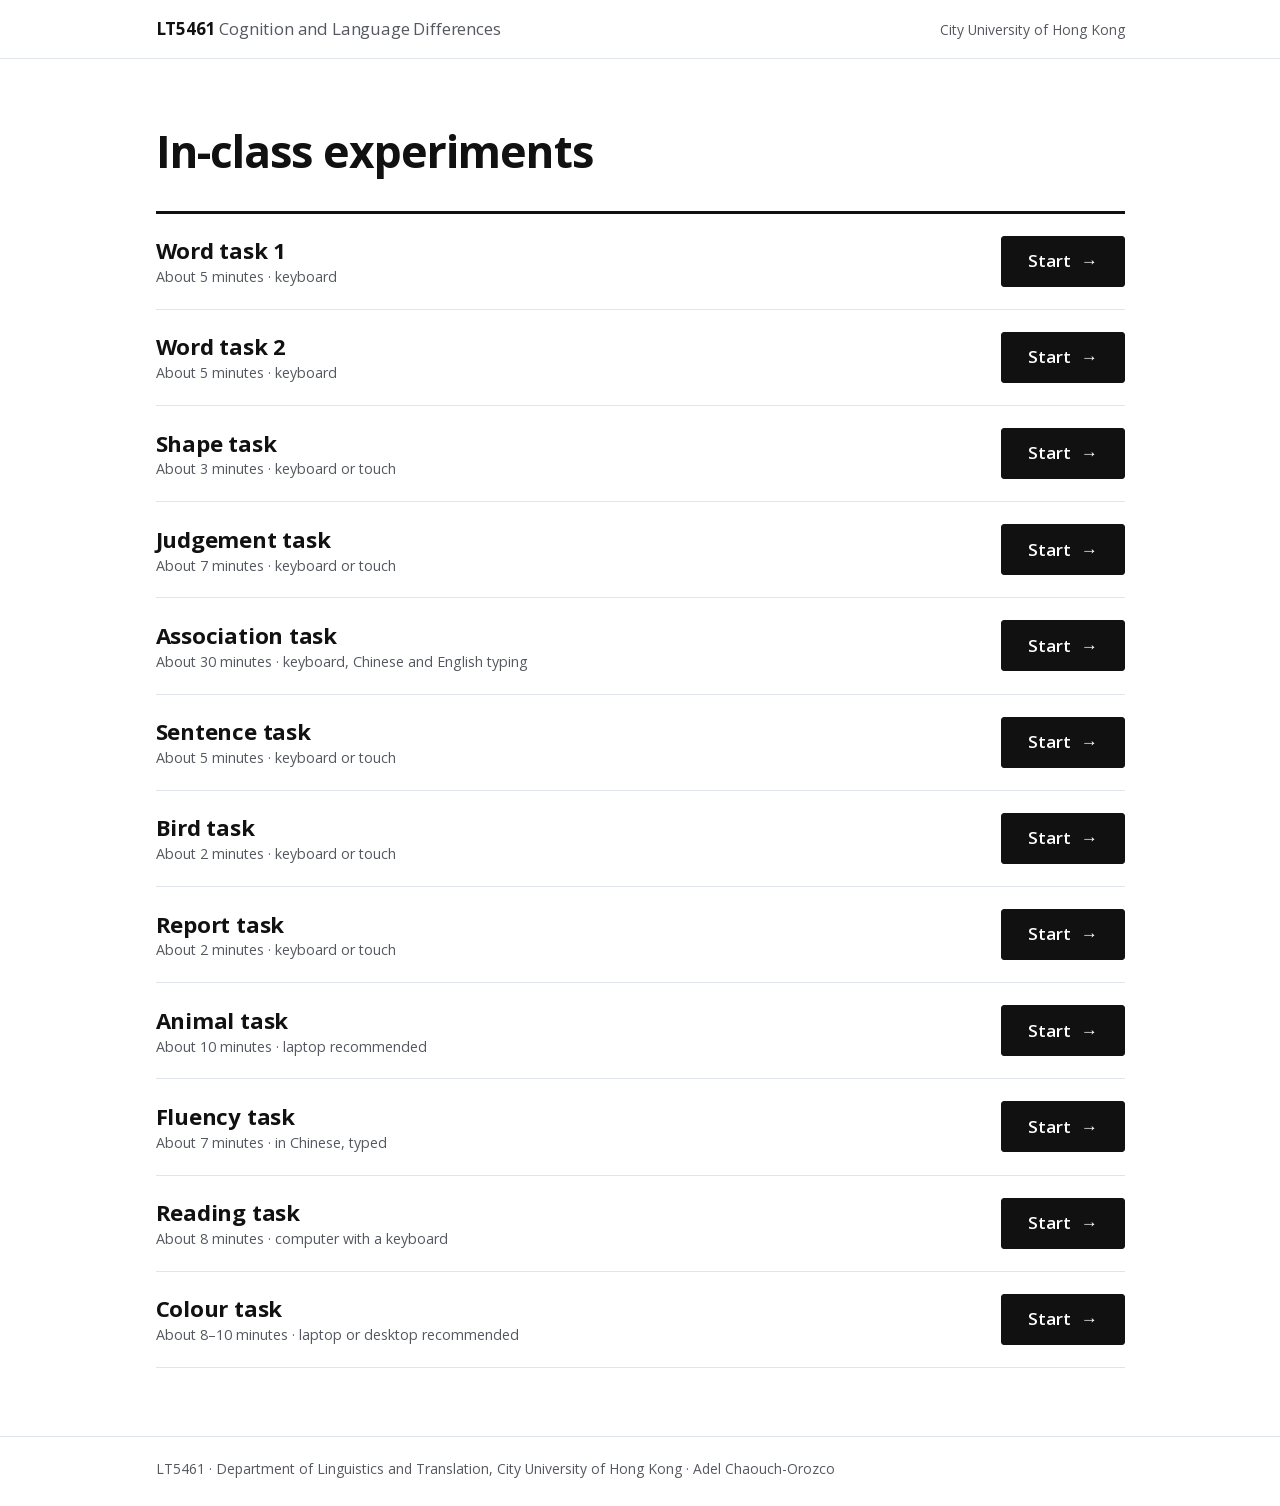
==== commit 41e7ac95: "Colour task: colour naming and matching, with personal and class results Students name 14 blue-green" ====
--- a/index.html
+++ b/index.html
@@ -74,6 +74,10 @@
                     <h2>Reading task<span class="meta">About 8 minutes · computer with a keyboard</span></h2>
                     <a class="btn" href="reading-task.html">Start <span class="arrow" aria-hidden="true">→</span></a>
                 </li>
+                <li class="run" data-exp="colour">
+                    <h2>Colour task<span class="meta">About 8–10 minutes · laptop or desktop recommended</span></h2>
+                    <a class="btn" href="colour-task.html">Start <span class="arrow" aria-hidden="true">→</span></a>
+                </li>
             </ul>
         </div>
     </main>
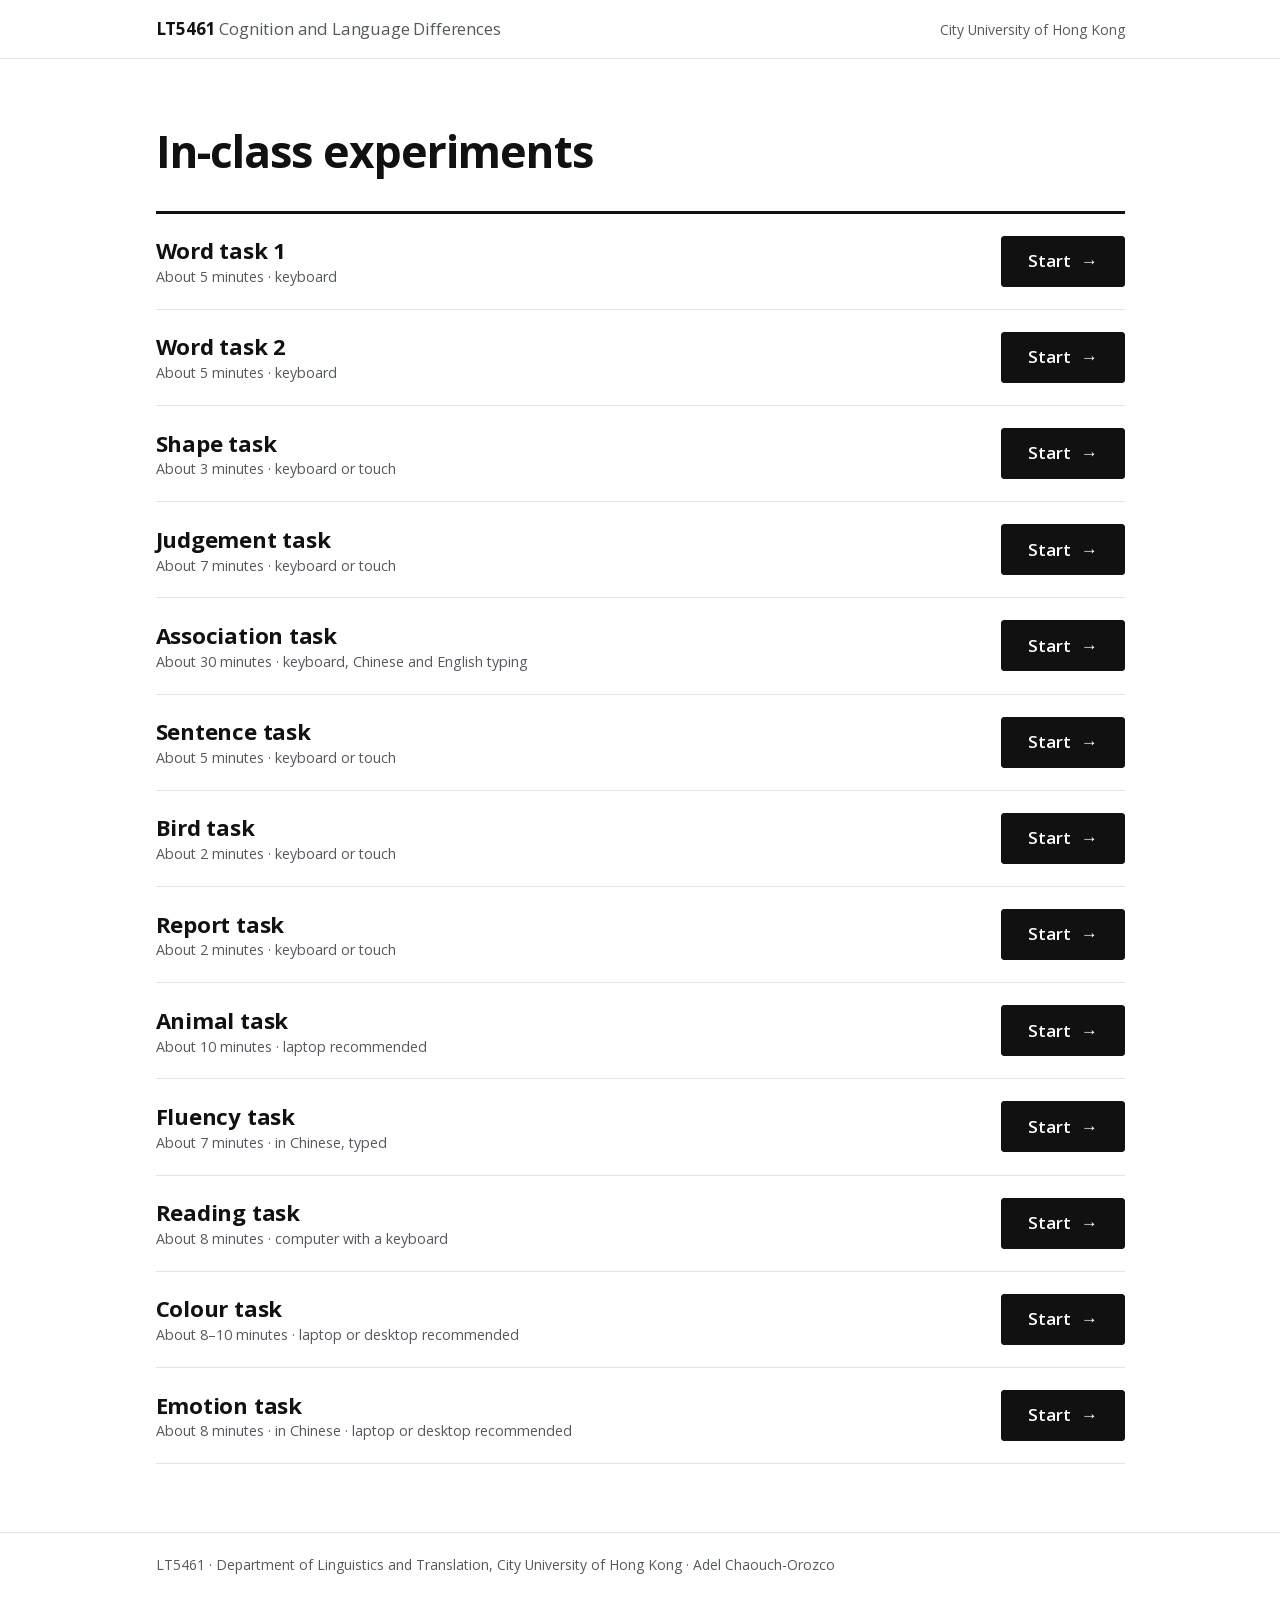
==== commit cd324d5a: "Emotion task: arrangement of 47 Chinese emotion words (Chaouch-Orozco, Li & Li, 2026) Students arran" ====
--- a/index.html
+++ b/index.html
@@ -78,6 +78,10 @@
                     <h2>Colour task<span class="meta">About 8–10 minutes · laptop or desktop recommended</span></h2>
                     <a class="btn" href="colour-task.html">Start <span class="arrow" aria-hidden="true">→</span></a>
                 </li>
+                <li class="run" data-exp="emotion">
+                    <h2>Emotion task<span class="meta">About 8 minutes · in Chinese · laptop or desktop recommended</span></h2>
+                    <a class="btn" href="emotion-task.html">Start <span class="arrow" aria-hidden="true">→</span></a>
+                </li>
             </ul>
         </div>
     </main>
